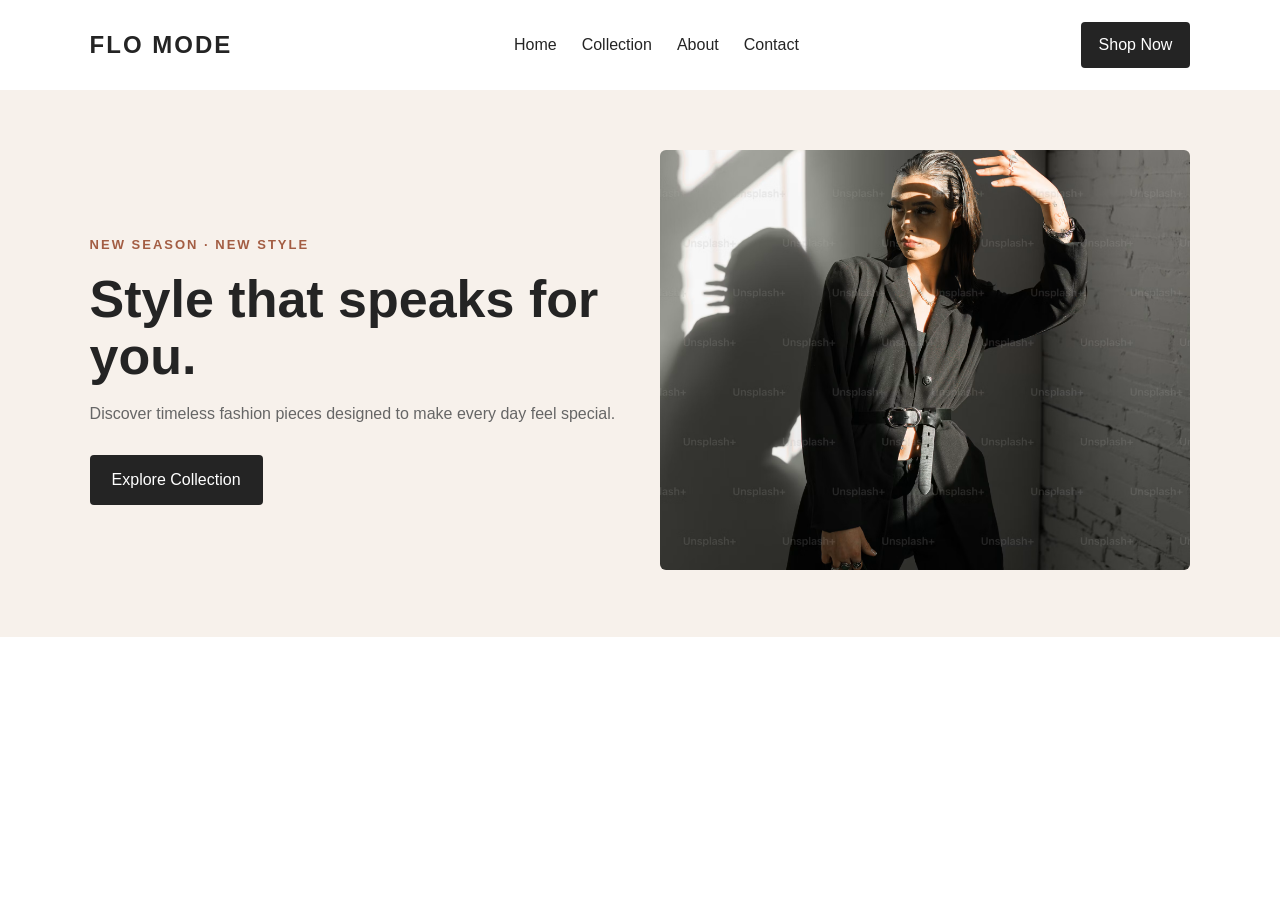
==== index.html @ 229805ae "Navigation bar" ====
<!DOCTYPE html>
<html lang="en">
<head>
  <meta charset="UTF-8">
  <meta name="viewport" content="width=device-width, initial-scale=1.0">
  <title>FLO MODE | Fashion Store</title>
  <link rel="stylesheet" href="style.css">
</head>
<body>

  <header class="navbar">
    <a href="#" class="logo">FLO MODE</a>

    <nav>
      <a href="#home">Home</a>
      <a href="#collection">Collection</a>
      <a href="#about">About</a>
      <a href="#contact">Contact</a>
    </nav>

    <a href="#collection" class="nav-button">Shop Now</a>
  </header>

  <main>
    <section class="hero" id="home">
      <div class="hero-text">
        <p class="eyebrow">NEW SEASON · NEW STYLE</p>
        <h1>Style that speaks for you.</h1>
        <p>
          Discover timeless fashion pieces designed to make
          every day feel special.
        </p>
        <a href="#collection" class="button">Explore Collection</a>
      </div>

      <div class="hero-image">
        <img src="image9.png" alt="Fashion model wearing a stylish outfit">
      </div>
   

</body>
</html>
---- style.css ----
/* 1. General styles */
* {
  box-sizing: border-box;
}

html {
  scroll-behavior: smooth;
}

body {
  margin: 0;
  font-family: Arial, sans-serif;
  color: #242424;
  background-color: #ffffff;
  line-height: 1.6;
}

a {
  text-decoration: none;
  color: inherit;
}

/* 2. Navigation bar */
.navbar {
  display: flex;
  justify-content: space-between;
  align-items: center;
  padding: 22px 7%;
  background-color: white;
}

.logo {
  font-size: 24px;
  font-weight: bold;
  letter-spacing: 2px;
}

.navbar nav {
  display: flex;
  gap: 25px;
}

.navbar nav a:hover {
  color: #b66a50;
}

.nav-button {
  padding: 10px 18px;
  background-color: #242424;
  color: white;
  border-radius: 4px;
}

/* 3. Hero section */
.hero {
  display: flex;
  align-items: center;
  gap: 40px;
  padding: 60px 7%;
  background-color: #f7f1eb;
}

.hero-text {
  flex: 1;
}

.eyebrow {
  color: #a35d43;
  font-size: 13px;
  font-weight: bold;
  letter-spacing: 2px;
}

.hero h1 {
  font-size: 52px;
  line-height: 1.1;
  margin: 15px 0;
}

.hero-text > p:not(.eyebrow) {
  color: #666666;
  margin-bottom: 28px;
}

.button {
  display: inline-block;
  padding: 12px 22px;
  background-color: #242424;
  color: white;
  border-radius: 4px;
}

.button:hover,
.nav-button:hover {
  background-color: #a35d43;
}

.hero-image {
  flex: 1;
}

.hero-image img {
  width: 100%;
  height: 420px;
  object-fit: cover;
  border-radius: 6px;
}

/* 4. Collection section */
.collection {
  padding: 70px 7%;
  text-align: center;
}

.collection h2,
.about h2 {
  font-size: 34px;
  margin: 5px 0 10px;
}

.section-description {
  color: #666666;
}

.products {
  display: grid;
  grid-template-columns: repeat(3, 1fr);
  gap: 25px;
  margin-top: 35px;
  text-align: left;
}

.product img {
  width: 100%;
  height: 300px;
  object-fit: cover;
  border-radius: 5px;
}

.product h3 {
  margin-bottom: 5px;
}

.product p {
  color: #666666;
  margin-top: 0;
}

.product span {
  font-weight: bold;
}

/* 5. About section */
.about {
  padding: 60px 10%;
  text-align: center;
  background-color: #f7f1eb;
}

.about p {
  max-width: 650px;
  margin: 15px auto 25px;
  color: #666666;
}

/* 6. Footer */
footer {
  padding: 35px 7%;
  text-align: center;
  background-color: #242424;
  color: white;
}

footer p {
  font-size: 14px;
}

/* 7. Mobile responsive design */
@media (max-width: 768px) {
  .navbar {
    flex-wrap: wrap;
    gap: 15px;
  }

  .navbar nav {
    order: 3;
    width: 100%;
    justify-content: center;
    flex-wrap: wrap;
    gap: 15px;
  }

  .nav-button {
    padding: 8px 12px;
  }

  .hero {
    flex-direction: column;
    padding: 35px 6%;
  }

  .hero h1 {
    font-size: 38px;
  }

  .hero-image img {
    height: 320px;
  }

  .products {
    grid-template-columns: 1fr;
  }

  .collection h2,
  .about h2 {
    font-size: 28px;
  }
}
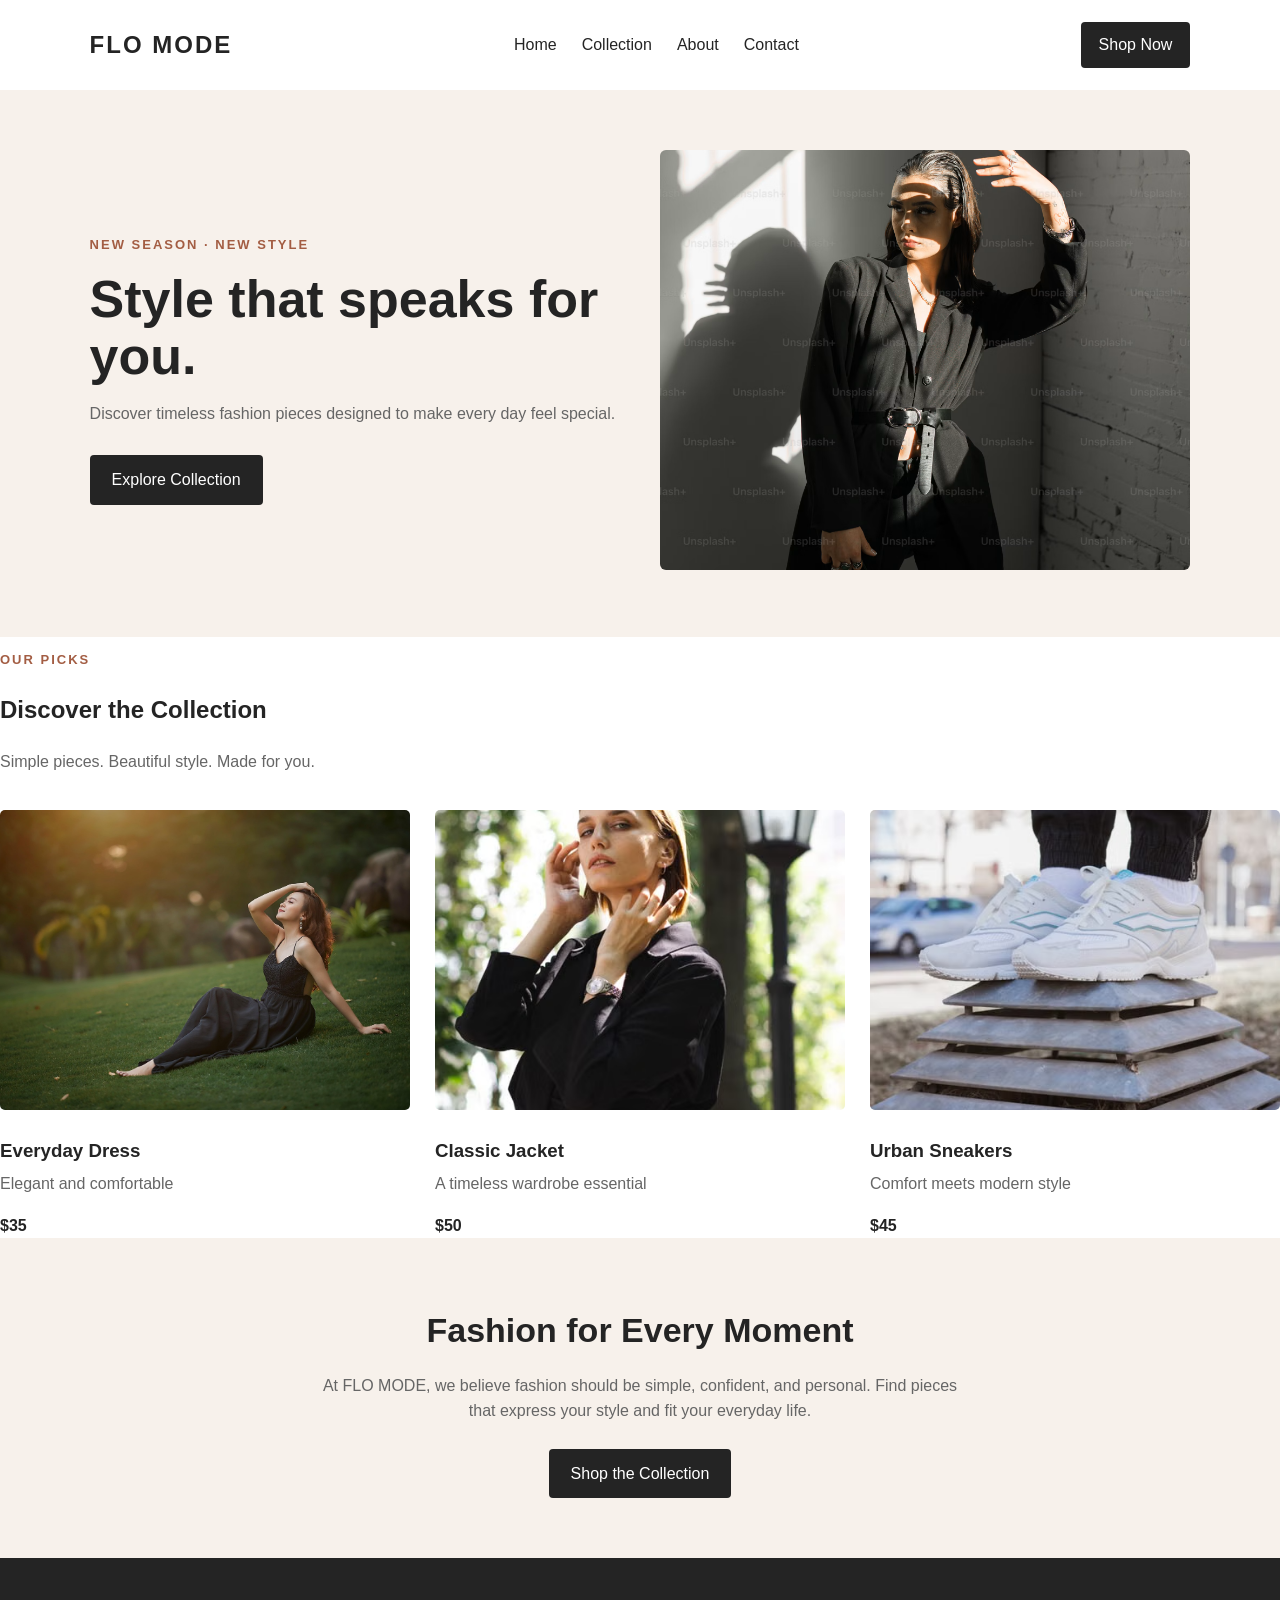
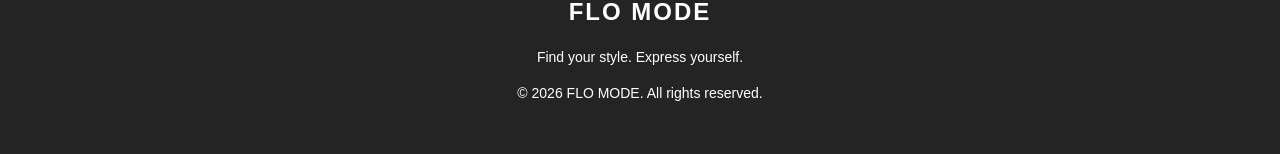
==== commit ca20a165: "README Document" ====
--- a/index.html
+++ b/index.html
@@ -37,7 +37,55 @@
       <div class="hero-image">
         <img src="image9.png" alt="Fashion model wearing a stylish outfit">
       </div>
-   
+    </section
+
+    <section class="collection" id="collection">
+      <p class="eyebrow">OUR PICKS</p>
+      <h2>Discover the Collection</h2>
+      <p class="section-description">
+        Simple pieces. Beautiful style. Made for you.
+      </p>
+
+      <div class="products">
+        <article class="product">
+          <img src="image1.png" alt="Fashion dress">
+          <h3>Everyday Dress</h3>
+          <p>Elegant and comfortable</p>
+          <span>$35</span>
+        </article>
+
+        <article class="product">
+          <img src="image4.png" alt="Fashion jacket">
+          <h3>Classic Jacket</h3>
+          <p>A timeless wardrobe essential</p>
+          <span>$50</span>
+        </article>
+
+        <article class="product">
+          <img src="image3.png" alt="Fashion shoes">
+          <h3>Urban Sneakers</h3>
+          <p>Comfort meets modern style</p>
+          <span>$45</span>
+        </article>
+      </div>
+    </section>
+
+    <section class="about" id="about">
+      <h2>Fashion for Every Moment</h2>
+      <p>
+        At FLO MODE, we believe fashion should be simple,
+        confident, and personal. Find pieces that express
+        your style and fit your everyday life.
+      </p>
+      <a href="#collection" class="button">Shop the Collection</a>
+    </section>
+  </main>
+
+  <footer id="contact">
+    <a href="#" class="logo">FLO MODE</a>
+    <p>Find your style. Express yourself.</p>
+    <p>&copy; 2026 FLO MODE. All rights reserved.</p>
+  </footer>
 
 </body>
 </html>
